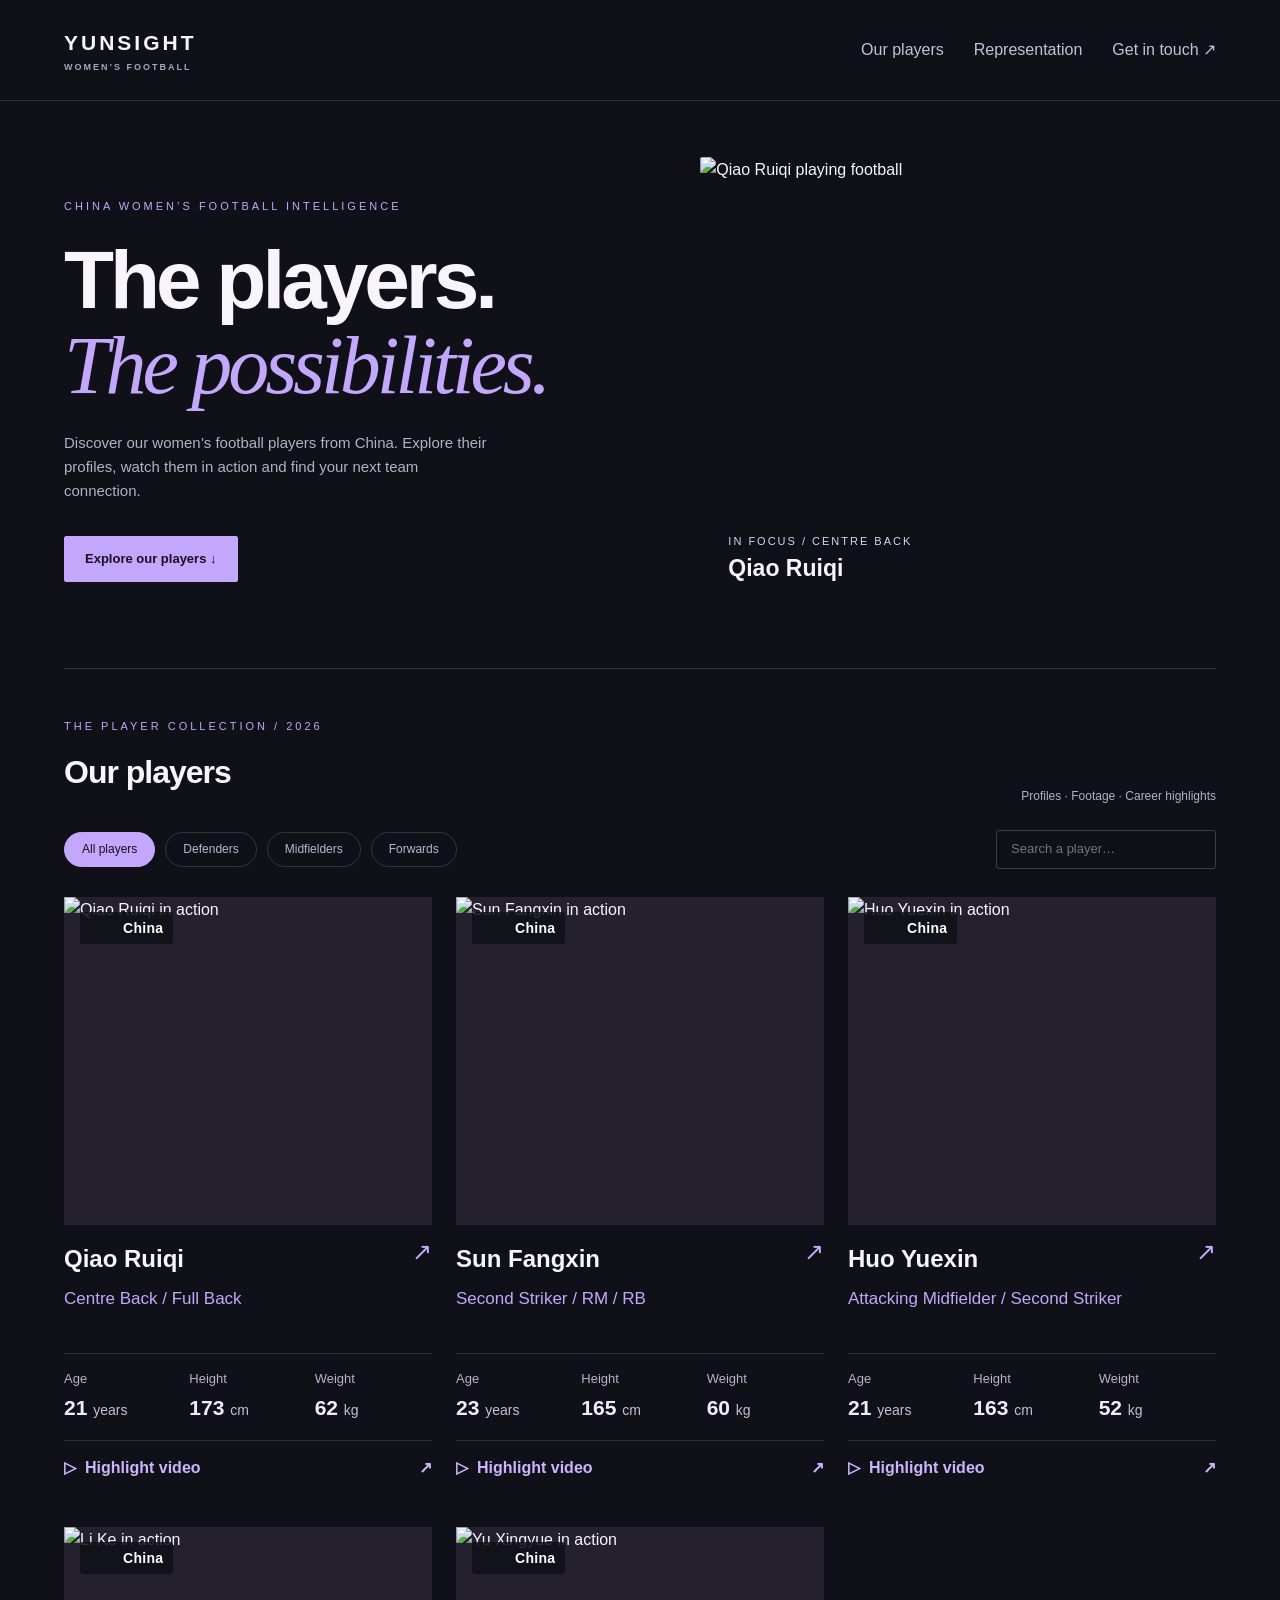
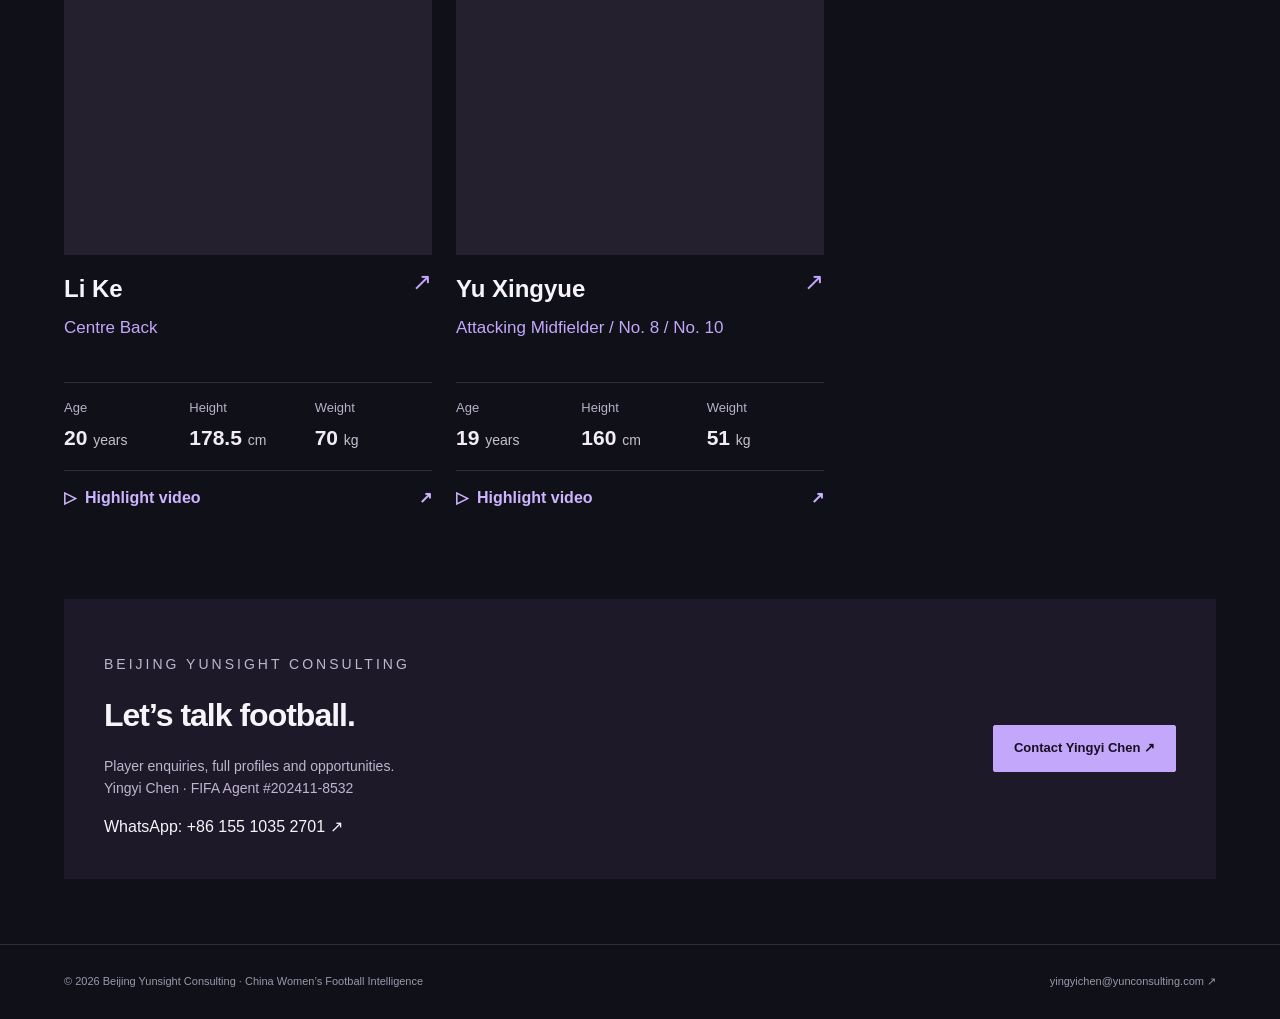
==== index.html @ 99522513 "Add files via upload" ====
<!doctype html><html lang="en"><head><meta charset="utf-8"><meta name="viewport" content="width=device-width, initial-scale=1"><title>Our Players | Yunsight Football</title><meta name="description" content="Explore Chinese women's football player profiles, career highlights, match footage and CVs. Beijing Yunsight Consulting."><link rel="stylesheet" href="style.css"></head><body><header><a class="brand" href="index.html">YUNSIGHT<small>WOMEN’S FOOTBALL</small></a><nav><a href="index.html#players">Our players</a><a class="nav-about" href="#contact">Representation</a><a href="mailto:yingyichen@yunconsulting.com">Get in touch ↗</a></nav></header><main><section class="hero"><div><p class="eyebrow">CHINA WOMEN’S FOOTBALL INTELLIGENCE</p><h1>The players.<br><em>The possibilities.</em></h1><p class="intro">Discover our women’s football players from China. Explore their profiles, watch them in action and find your next team connection.</p><a class="button" href="#players">Explore our players ↓</a></div><div class="hero-photo"><img src="assets/qiao-ruiqi-photo.jpg" alt="Qiao Ruiqi playing football"><div class="photo-caption"><small>IN FOCUS / CENTRE BACK</small><strong>Qiao Ruiqi</strong></div></div></section><section id="players"><div class="section-head"><div><p class="eyebrow">THE PLAYER COLLECTION / 2026</p><h2>Our players</h2></div><span class="muted" style="font-size:12px">Profiles · Footage · Career highlights</span></div><div class="tools" aria-label="Player filters"><button class="filter active" aria-pressed="true" data-filter="All">All players</button><button class="filter" aria-pressed="false" data-filter="Defenders">Defenders</button><button class="filter" aria-pressed="false" data-filter="Midfielders">Midfielders</button><button class="filter" aria-pressed="false" data-filter="Forwards">Forwards</button><input id="search" aria-label="Search players" placeholder="Search a player…" type="search"></div><div class="grid"><article class="card" data-group="Defenders" data-name="qiao ruiqi"><a class="profile-link" href="qiao-ruiqi.html" aria-label="View Qiao Ruiqi profile"><div class="card-visual"><img src="assets/qiao-ruiqi-photo.jpg" alt="Qiao Ruiqi in action" loading="lazy"><span class="country"><img class="flag" src="assets/china.svg" alt="">China</span></div><div class="card-line"><h3>Qiao Ruiqi</h3><span class="arrow" aria-hidden="true">↗</span></div><p class="role">Centre Back / Full Back</p><div class="meta"><div><span class="meta-label">Age</span><strong><span data-dob="2005-04-17"></span> <small>years</small></strong></div><div><span class="meta-label">Height</span><strong>173 <small>cm</small></strong></div><div><span class="meta-label">Weight</span><strong>62 <small>kg</small></strong></div></div></a><a class="highlight-link" href="https://youtu.be/6GD0Dc7Aew0" target="_blank" rel="noopener" aria-label="Watch Qiao Ruiqi highlight video"><span aria-hidden="true">▷</span> Highlight video <span aria-hidden="true">↗</span></a></article><article class="card" data-group="Forwards" data-name="sun fangxin"><a class="profile-link" href="sun-fangxin.html" aria-label="View Sun Fangxin profile"><div class="card-visual"><img src="assets/sun-fangxin-photo.jpg" alt="Sun Fangxin in action" loading="lazy"><span class="country"><img class="flag" src="assets/china.svg" alt="">China</span></div><div class="card-line"><h3>Sun Fangxin</h3><span class="arrow" aria-hidden="true">↗</span></div><p class="role">Second Striker / RM / RB</p><div class="meta"><div><span class="meta-label">Age</span><strong><span data-dob="2003-07-06"></span> <small>years</small></strong></div><div><span class="meta-label">Height</span><strong>165 <small>cm</small></strong></div><div><span class="meta-label">Weight</span><strong>60 <small>kg</small></strong></div></div></a><a class="highlight-link" href="https://youtu.be/K3XrqObaXCU" target="_blank" rel="noopener" aria-label="Watch Sun Fangxin highlight video"><span aria-hidden="true">▷</span> Highlight video <span aria-hidden="true">↗</span></a></article><article class="card" data-group="Midfielders" data-name="huo yuexin"><a class="profile-link" href="huo-yuexin.html" aria-label="View Huo Yuexin profile"><div class="card-visual"><img src="assets/huo-yuexin-photo.jpg" alt="Huo Yuexin in action" loading="lazy"><span class="country"><img class="flag" src="assets/china.svg" alt="">China</span></div><div class="card-line"><h3>Huo Yuexin</h3><span class="arrow" aria-hidden="true">↗</span></div><p class="role">Attacking Midfielder / Second Striker</p><div class="meta"><div><span class="meta-label">Age</span><strong><span data-dob="2005-03-08"></span> <small>years</small></strong></div><div><span class="meta-label">Height</span><strong>163 <small>cm</small></strong></div><div><span class="meta-label">Weight</span><strong>52 <small>kg</small></strong></div></div></a><a class="highlight-link" href="https://youtu.be/B2Y1tWEJdcE" target="_blank" rel="noopener" aria-label="Watch Huo Yuexin highlight video"><span aria-hidden="true">▷</span> Highlight video <span aria-hidden="true">↗</span></a></article><article class="card" data-group="Defenders" data-name="li ke"><a class="profile-link" href="li-ke.html" aria-label="View Li Ke profile"><div class="card-visual"><img src="assets/li-ke-photo.jpg" alt="Li Ke in action" loading="lazy"><span class="country"><img class="flag" src="assets/china.svg" alt="">China</span></div><div class="card-line"><h3>Li Ke</h3><span class="arrow" aria-hidden="true">↗</span></div><p class="role">Centre Back</p><div class="meta"><div><span class="meta-label">Age</span><strong><span data-dob="2006-08-27"></span> <small>years</small></strong></div><div><span class="meta-label">Height</span><strong>178.5 <small>cm</small></strong></div><div><span class="meta-label">Weight</span><strong>70 <small>kg</small></strong></div></div></a><a class="highlight-link" href="https://youtu.be/cwKVPUPpAxU" target="_blank" rel="noopener" aria-label="Watch Li Ke highlight video"><span aria-hidden="true">▷</span> Highlight video <span aria-hidden="true">↗</span></a></article><article class="card" data-group="Midfielders" data-name="yu xingyue"><a class="profile-link" href="yu-xingyue.html" aria-label="View Yu Xingyue profile"><div class="card-visual"><img src="assets/yu-xingyue-photo.jpg" alt="Yu Xingyue in action" loading="lazy"><span class="country"><img class="flag" src="assets/china.svg" alt="">China</span></div><div class="card-line"><h3>Yu Xingyue</h3><span class="arrow" aria-hidden="true">↗</span></div><p class="role">Attacking Midfielder / No. 8 / No. 10</p><div class="meta"><div><span class="meta-label">Age</span><strong><span data-dob="2006-12-24"></span> <small>years</small></strong></div><div><span class="meta-label">Height</span><strong>160 <small>cm</small></strong></div><div><span class="meta-label">Weight</span><strong>51 <small>kg</small></strong></div></div></a><a class="highlight-link" href="https://v.youku.com/v_show/id_XNjU3ODcwOTgwNA" target="_blank" rel="noopener" aria-label="Watch Yu Xingyue highlight video"><span aria-hidden="true">▷</span> Highlight video <span aria-hidden="true">↗</span></a></article></div><p id="empty" hidden role="status">No players match. Try another name or position.</p></section><section id="contact" class="contact"><div><p class="eyebrow">BEIJING YUNSIGHT CONSULTING</p><h2>Let’s talk football.</h2><p>Player enquiries, full profiles and opportunities.<br>Yingyi Chen · FIFA Agent #202411-8532</p><a href="https://wa.me/8615510352701">WhatsApp: +86 155 1035 2701 ↗</a></div><a class="button" href="mailto:yingyichen@yunconsulting.com">Contact Yingyi Chen ↗</a></section></main><script src="app.js"></script><footer><span>© 2026 Beijing Yunsight Consulting · China Women’s Football Intelligence</span><a href="mailto:yingyichen@yunconsulting.com">yingyichen@yunconsulting.com ↗</a></footer></body></html>
---- style.css ----
*{box-sizing:border-box}html{scroll-behavior:smooth}body{margin:0;background:#101018;color:#f7f5fa;font-family:Arial,Helvetica,sans-serif;line-height:1.6}a{color:inherit;text-decoration:none}button,input{font:inherit}a:focus-visible,button:focus-visible,input:focus-visible{outline:3px solid #c5afff;outline-offset:5px}header{max-width:1440px;margin:auto;padding:26px 5%;display:flex;align-items:center;justify-content:space-between;border-bottom:1px solid #ffffff20}.brand{font-weight:800;letter-spacing:3px;font-size:21px}.brand small{display:block;font-size:9px;color:#aaa5b6;letter-spacing:2px}nav{display:flex;gap:30px;font-size:13px;color:#c6c1d3}main{max-width:1440px;margin:auto;padding:0 5%}.hero{display:grid;grid-template-columns:1.1fr 1fr;min-height:540px;align-items:center;gap:6%;padding:56px 0}.eyebrow{text-transform:uppercase;letter-spacing:3px;font-size:11px;color:#c2a7fa}.hero h1{font-size:clamp(48px,6.4vw,88px);letter-spacing:-4px;line-height:1.04;margin:22px 0}.hero h1 em{font-family:Georgia,serif;font-weight:400;color:#c2a7fa}.muted,.intro{color:#b5b1c0}.intro{max-width:430px;font-size:15px}.hero-photo{position:relative;height:455px}.hero-photo img{width:100%;height:100%;object-fit:cover;object-position:60% center;border-radius:2px}.hero-photo:after{content:'';position:absolute;inset:0;background:linear-gradient(0deg,#101018cc,transparent 65%)}.photo-caption{position:absolute;bottom:25px;left:28px;z-index:1}.photo-caption small{display:block;color:#ddd4ed;font-size:11px;letter-spacing:2px}.photo-caption strong{font-size:23px}.button{display:inline-flex;padding:12px 20px;background:#c2a7fa;color:#171021;font-size:13px;font-weight:700;border:1px solid #c2a7fa;border-radius:2px;margin-top:18px;cursor:pointer}.button.secondary{background:transparent;color:#e6dbff;border-color:#ffffff40}.section-head{border-top:1px solid #ffffff25;padding:38px 0 24px;display:flex;justify-content:space-between;align-items:end;gap:20px}h2{font-size:32px;letter-spacing:-1px;margin:8px 0}h3{font-size:23px;margin:10px 0}.tools{display:flex;gap:10px;flex-wrap:wrap;align-items:center;margin-bottom:28px}.filter{border:1px solid #ffffff25;border-radius:30px;padding:7px 17px;background:transparent;color:#bbb6c8;font-size:12px;cursor:pointer}.filter.active{background:#c2a7fa;color:#171021;border-color:#c2a7fa}input{margin-left:auto;background:transparent;border:1px solid #ffffff30;color:white;border-radius:3px;padding:8px 14px;width:220px;font-size:13px}.grid{display:grid;grid-template-columns:repeat(3,1fr);gap:32px 24px;padding-bottom:65px}.card{display:block;transition:transform .2s}.card:hover{transform:translateY(-5px)}.card-visual{position:relative;overflow:hidden;background:#24202e;aspect-ratio:1.12}.card img{width:100%;height:100%;object-fit:cover;object-position:50% 30%;transition:transform .5s}.card:hover img{transform:scale(1.04)}.number{position:absolute;top:15px;left:16px;padding:3px 8px;background:#101018b0;color:white;font-size:11px;letter-spacing:2px}.card-line{display:flex;justify-content:space-between;align-items:center}.card h3{margin:15px 0 0;font-size:24px}.arrow{color:#c2a7fa;font-size:24px}.role{color:#c2a7fa;font-size:12px;margin:3px 0 16px}.meta{display:flex;gap:18px;padding:12px 0;border-top:1px solid #ffffff20;color:#bab5c6;font-size:12px}.status{font-size:11px;color:#b9b0cb;margin-top:7px}.contact{margin:10px 0 65px;padding:40px;background:#1d1929;display:flex;justify-content:space-between;gap:24px;align-items:center}.contact h2{margin:0}.contact p{color:#bfb6ce;font-size:14px}.contact .button{white-space:nowrap}footer{padding:28px 5%;border-top:1px solid #ffffff20;display:flex;justify-content:space-between;gap:20px;font-size:11px;color:#9c96ac}.back{display:inline-block;margin:25px 0;color:#c2a7fa;font-size:12px}.profile-hero{display:grid;grid-template-columns:1fr 1.1fr;gap:7%;align-items:center;padding:15px 0 55px}.profile-hero>img{width:100%;height:510px;object-fit:cover;object-position:50% 25%}.profile-hero h1{font-size:clamp(48px,6vw,78px);line-height:1.05;letter-spacing:-3px;margin:15px 0}.facts{display:grid;grid-template-columns:repeat(3,1fr);gap:20px;border-block:1px solid #ffffff25;padding:20px 0;margin:26px 0}.facts small{display:block;font-size:10px;text-transform:uppercase;letter-spacing:1px;color:#aaa0b8}.facts strong{font-size:19px}.detail-grid{display:grid;grid-template-columns:1fr 1fr;gap:8%;padding:35px 0 55px;border-top:1px solid #ffffff25}.strengths{padding-left:20px;color:#c6c0d0}.strengths li{margin:15px 0}.timeline{border-left:1px solid #65517c;padding-left:24px}.timeline article{padding-bottom:18px}.timeline small{color:#c2a7fa}.timeline p{margin:4px 0;color:#c6c0d0;font-size:14px}.video-list{display:flex;flex-wrap:wrap;gap:12px;padding-bottom:45px}.note{font-size:11px;color:#a69eaf}#empty{padding:30px 0 70px;color:#c2a7fa}.profile-hero .button{margin-right:8px}@media(max-width:800px){nav{gap:15px}.hero{gap:25px;min-height:0}.hero h1{letter-spacing:-2px}.hero-photo{height:360px}.grid{grid-template-columns:repeat(2,1fr)}.profile-hero{gap:30px}.profile-hero>img{height:400px}.facts{grid-template-columns:repeat(2,1fr)}}@media(max-width:560px){header{padding:20px 6%}.brand{font-size:17px}nav{font-size:11px}nav .nav-about{display:none}main{padding:0 6%}.hero{grid-template-columns:1fr;padding:35px 0}.hero h1{font-size:57px}.hero-photo{height:320px}.section-head{align-items:start}.section-head .muted{display:none}.grid{grid-template-columns:1fr;gap:28px}.card-visual{aspect-ratio:1.3}.tools{gap:7px}.filter{padding:6px 12px}input{width:100%;margin:10px 0 0}.contact{padding:26px;display:block}.contact h2{font-size:26px}footer{display:block}.profile-hero,.detail-grid{grid-template-columns:1fr}.profile-hero>img{height:380px}.profile-hero{gap:25px}.profile-hero h1{font-size:54px}.detail-grid{gap:25px}.facts{grid-template-columns:repeat(3,1fr)}}@media(prefers-reduced-motion:reduce){*{scroll-behavior:auto!important;transition:none!important}}
[hidden]{display:none!important}

/* Larger player facts and readable match data. */
.profile-link{display:block}.card .country{position:absolute;top:15px;left:16px;display:inline-flex;align-items:center;gap:8px;padding:5px 10px;background:#101018d9;color:#fff;font-size:14px;font-weight:600;letter-spacing:.3px;border-radius:3px}.card .country img.flag{width:25px;height:17px;object-fit:contain;transform:none;border-radius:1px}.card .role{font-size:17px;line-height:1.5;min-height:51px;margin:7px 0 16px}.profile-hero .role{font-size:19px}.card .meta{display:grid;grid-template-columns:repeat(3,1fr);gap:8px;padding:15px 0}.meta-label{display:block;font-size:13px;color:#b8b0c9;margin-bottom:2px}.card .meta strong{font-size:21px;font-weight:600;color:#f1ecf8;white-space:nowrap}.card .meta small{font-size:14px;font-weight:400;color:#c6bfd1}.highlight-link{display:flex;align-items:center;gap:9px;border-top:1px solid #ffffff20;padding:14px 0;color:#cdb4ff;font-size:16px;font-weight:600}.highlight-link>span:last-child{margin-left:auto}.highlight-link:hover{color:#fff;text-decoration:underline}.timeline p{font-size:17px;line-height:1.75}.timeline small{font-size:14px}.timeline article{padding-bottom:23px}.facts strong{font-size:22px}.facts small{font-size:12px}.performance{border-top:1px solid #ffffff25;padding:35px 0 45px;min-width:0}.data-intro{font-size:17px;color:#c6c0d0;max-width:850px}.performance-metrics{display:grid;grid-template-columns:repeat(auto-fit,minmax(160px,1fr));gap:20px;margin:26px 0 34px;padding:24px;background:#1d1929}.performance-metrics span{display:block;font-size:14px;color:#c0b6d2}.performance-metrics strong{display:block;font-size:31px;color:#f5efff;line-height:1.5}.performance-metrics small{display:block;font-size:13px;color:#b8afc8}.table-scroll{overflow-x:auto;max-width:100%;margin:16px 0 28px;border:1px solid #ffffff25;scrollbar-color:#9e81c8 #24202e}.table-scroll table{width:100%;border-collapse:collapse;font-size:15px;font-variant-numeric:tabular-nums;text-align:right;white-space:nowrap}.table-scroll caption{text-align:left;padding:15px 18px;background:#1d1929;color:#d9caec;font-size:14px}.table-scroll th,.table-scroll td{padding:13px 16px;border-bottom:1px solid #ffffff15}.table-scroll thead th{background:#262031;color:#d3bcf3;font-size:13px;font-weight:600;white-space:normal;min-width:86px;line-height:1.5}.table-scroll th:first-child,.table-scroll td:first-child{text-align:left}.table-scroll tbody th{font-weight:400}.table-scroll tbody tr:nth-child(even){background:#ffffff04}.table-scroll .average-row{background:#c2a7fa14!important;color:#e0cbff}.table-scroll .average-row th{font-weight:600}.scroll-hint{font-size:13px;color:#b5a6c9;margin-bottom:0}.data-note{font-size:14px;line-height:1.75;color:#b5adc2;max-width:1000px}.projection{border:1px solid #ffffff25;margin:24px 0;padding:18px 22px}.projection summary{font-size:17px;cursor:pointer;color:#e4d6fa}.projection summary span{float:right;font-size:13px;color:#baa1d8}.projection p,.data-context{color:#c6c0d0;font-size:16px;line-height:1.75}.data-context li{margin-bottom:10px}@media(max-width:800px){.card .role{font-size:17px}.card .meta strong{font-size:20px}}@media(max-width:560px){.card .role{min-height:0;font-size:18px}.card .meta strong{font-size:23px}.meta-label{font-size:14px}.card .meta small{font-size:16px}.highlight-link{font-size:17px}.timeline p{font-size:17px}.performance-metrics{grid-template-columns:1fr 1fr;padding:20px;gap:20px 12px}.performance-metrics strong{font-size:28px}.projection summary span{float:none;display:block;margin-top:8px}.table-scroll table{font-size:15px}.data-note{font-size:14px}}

.original-chart{margin:24px 0 30px}.original-chart a{display:block;border:1px solid #ffffff25}.original-chart img{display:block;width:100%;height:auto}.original-chart span{display:block;padding:10px 15px;color:#cdb4ff;font-size:14px;text-align:right}.original-chart a:hover span{text-decoration:underline}

/* Native performance charts, styled as part of the player profile. */
.integrated-charts{padding:20px 0 34px}.running-heading h3{font-size:27px;margin:5px 0}.chart-sample{font-size:14px;color:#b9b0c9;margin:8px 0 24px}.running-stats{display:grid;grid-template-columns:repeat(5,1fr);gap:18px;border-block:1px solid #ffffff24;padding:25px 0 27px;margin-bottom:36px}.running-stats strong{font-size:clamp(27px,3vw,40px);line-height:1.2;letter-spacing:-1px;color:#8ae1d8;display:block}.running-stats span{display:block;font-size:14px;color:#bdb4cc;margin-top:8px}.chart-grid{display:grid;grid-template-columns:1fr 1fr;gap:40px}.web-chart{margin:0;min-width:0}.web-chart figcaption{min-height:100px}.web-chart h3{font-size:20px;line-height:1.4;letter-spacing:-.3px;max-width:440px;margin:0 0 7px}.web-chart figcaption p{font-size:13px;color:#a99abf;margin:0}.chart-legend{display:flex;gap:18px;flex-wrap:wrap;min-height:36px;align-items:start;margin-bottom:15px;font-size:12px;color:#c3b8d2}.chart-legend span{display:inline-flex;align-items:center;gap:7px}.chart-legend i{width:8px;height:8px;border-radius:50%;display:inline-block}.series-0{background:#c2a7fa}.series-1{background:#7eddd4}.chart-row{display:grid;grid-template-columns:70px 1fr;align-items:center;min-height:63px;gap:12px}.chart-category{font-size:13px;color:#d6cfe1}.chart-bars{padding:7px 0;position:relative;background:linear-gradient(to right,#ffffff18 1px,transparent 1px) 0 0/33.333333% 100%;border-right:1px solid #ffffff18}.chart-bars:after{content:'';position:absolute;left:66.666667%;top:0;bottom:0;border-left:1px dashed #c2a7fa7a;pointer-events:none}.chart-lane{height:17px;position:relative;margin:5px 0;display:flex;align-items:center}.chart-bar{display:block;height:12px;border-radius:0 3px 3px 0;position:relative;z-index:1;transition:filter .15s}.chart-lane:hover .chart-bar{filter:brightness(1.2)}.chart-value{position:absolute;transform:translateX(7px);font-size:11px;line-height:17px;color:#e8e0f4;white-space:nowrap;z-index:2}.chart-axis{margin-left:82px;display:flex;justify-content:space-between;padding-top:10px;font-size:11px;color:#a79ab8}.original-chart-note{font-size:13px;line-height:1.7;color:#aea1be;margin:26px 0 0}.web-chart{padding-right:8px}@media(max-width:950px){.chart-grid{grid-template-columns:1fr;gap:38px}.web-chart figcaption{min-height:0;margin-bottom:18px}.chart-row{grid-template-columns:76px 1fr}.chart-axis{margin-left:88px}.chart-legend{min-height:0;margin-bottom:16px}.chart-value{font-size:12px}.chart-lane{height:20px}.chart-bar{height:14px}}@media(max-width:560px){.running-stats{grid-template-columns:repeat(3,1fr);gap:22px 12px}.running-stats strong{font-size:30px}.running-stats span{font-size:13px}.chart-row{grid-template-columns:62px 1fr;gap:10px;min-height:65px}.chart-axis{margin-left:72px}.chart-category{font-size:12px}.chart-value{font-size:11px;transform:translateX(4px)}.web-chart h3{font-size:21px}.web-chart{padding-right:2px}.chart-sample{font-size:14px}.original-chart-note{font-size:13px}}
.chart-plot{padding-right:34px}.chart-axis{margin-right:34px}

header nav{font-size:16px} @media(max-width:560px){header nav{font-size:14px;gap:12px}header{flex-wrap:wrap;gap:16px}}
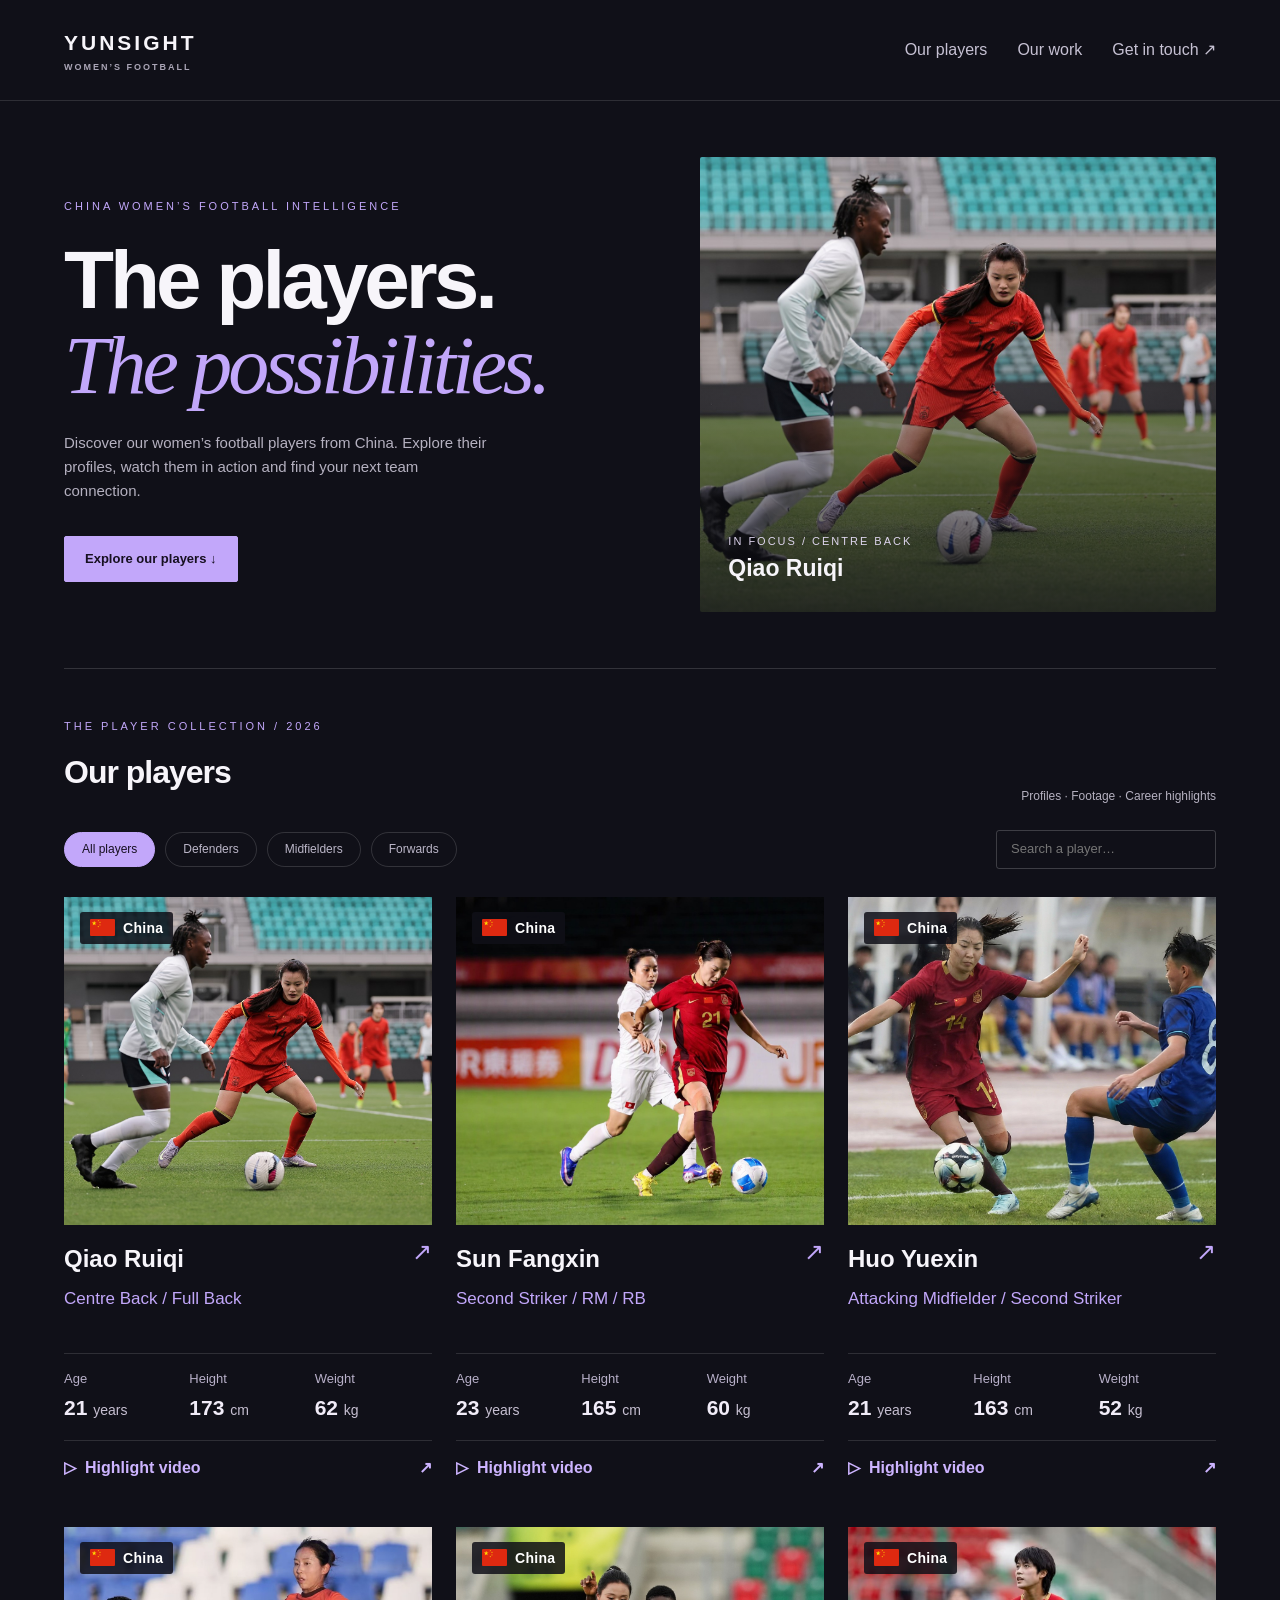
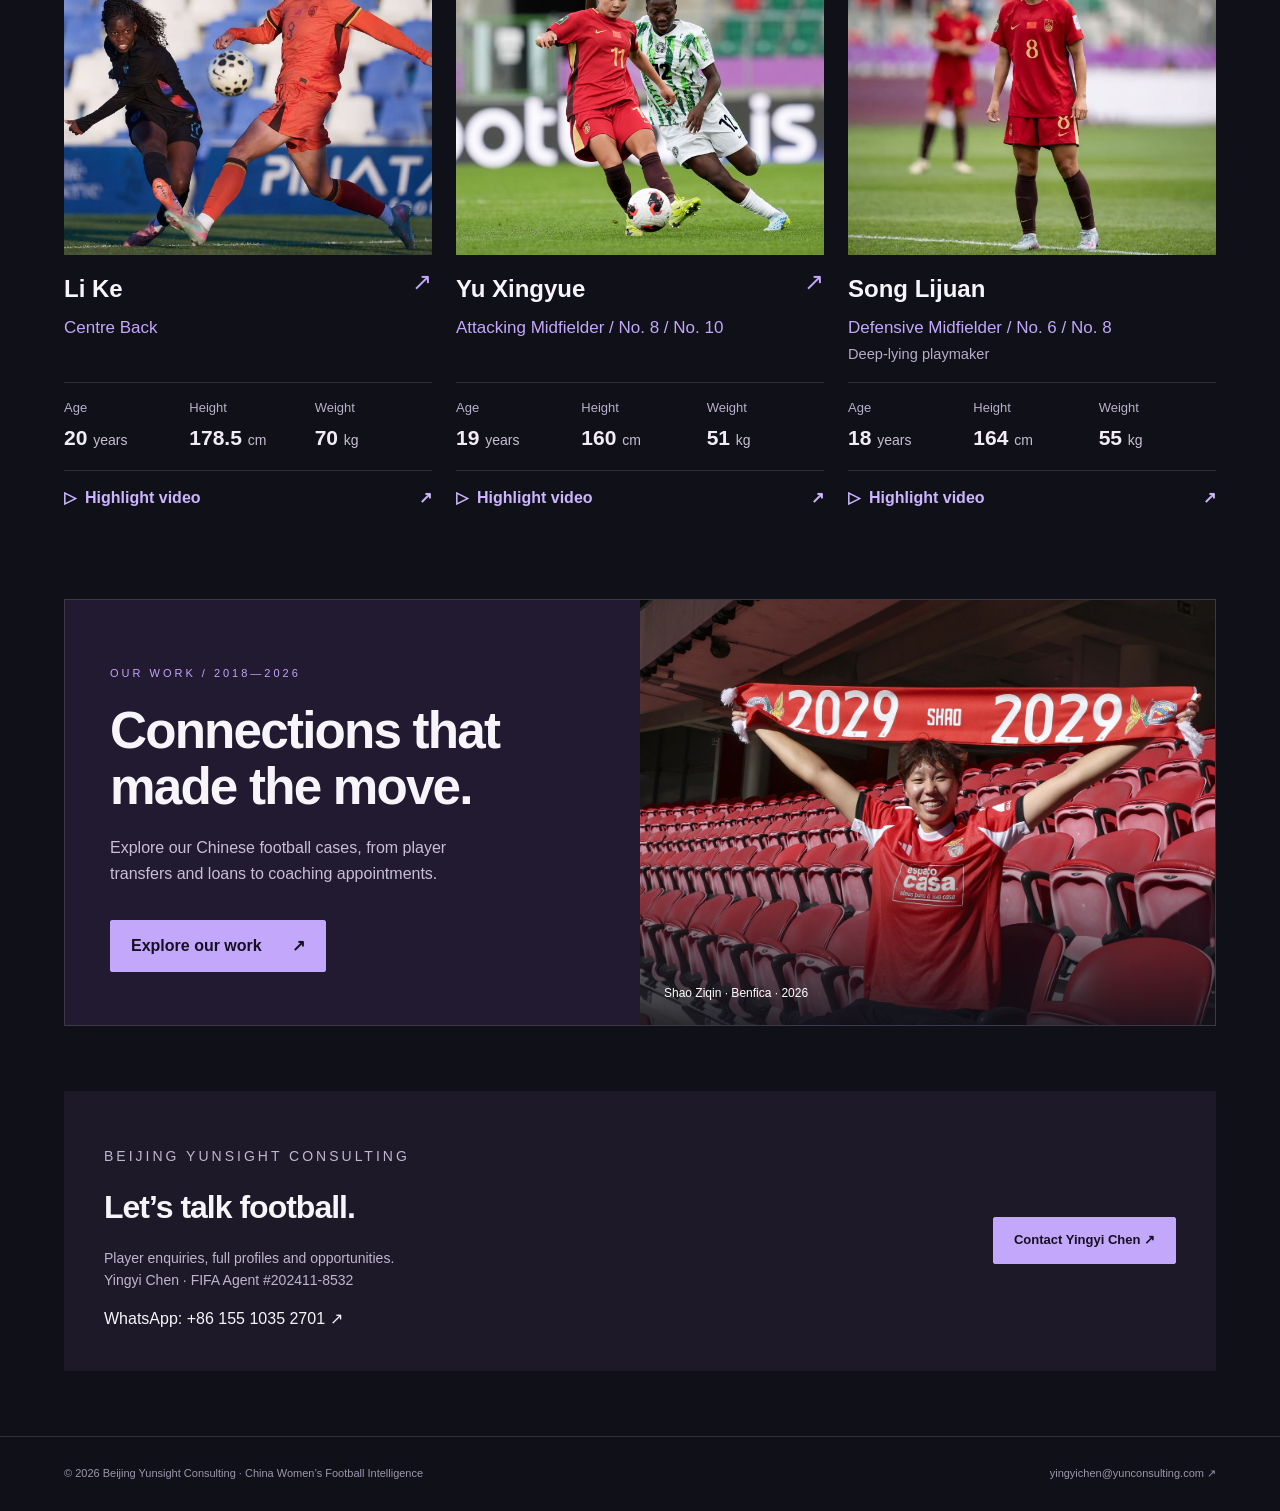
==== commit 0abb9e48: "Add files via upload" ====
--- a/index.html
+++ b/index.html
@@ -1 +1 @@
-<!doctype html><html lang="en"><head><meta charset="utf-8"><meta name="viewport" content="width=device-width, initial-scale=1"><title>Our Players | Yunsight Football</title><meta name="description" content="Explore Chinese women's football player profiles, career highlights, match footage and CVs. Beijing Yunsight Consulting."><link rel="stylesheet" href="style.css"></head><body><header><a class="brand" href="index.html">YUNSIGHT<small>WOMEN’S FOOTBALL</small></a><nav><a href="index.html#players">Our players</a><a class="nav-about" href="#contact">Representation</a><a href="mailto:yingyichen@yunconsulting.com">Get in touch ↗</a></nav></header><main><section class="hero"><div><p class="eyebrow">CHINA WOMEN’S FOOTBALL INTELLIGENCE</p><h1>The players.<br><em>The possibilities.</em></h1><p class="intro">Discover our women’s football players from China. Explore their profiles, watch them in action and find your next team connection.</p><a class="button" href="#players">Explore our players ↓</a></div><div class="hero-photo"><img src="assets/qiao-ruiqi-photo.jpg" alt="Qiao Ruiqi playing football"><div class="photo-caption"><small>IN FOCUS / CENTRE BACK</small><strong>Qiao Ruiqi</strong></div></div></section><section id="players"><div class="section-head"><div><p class="eyebrow">THE PLAYER COLLECTION / 2026</p><h2>Our players</h2></div><span class="muted" style="font-size:12px">Profiles · Footage · Career highlights</span></div><div class="tools" aria-label="Player filters"><button class="filter active" aria-pressed="true" data-filter="All">All players</button><button class="filter" aria-pressed="false" data-filter="Defenders">Defenders</button><button class="filter" aria-pressed="false" data-filter="Midfielders">Midfielders</button><button class="filter" aria-pressed="false" data-filter="Forwards">Forwards</button><input id="search" aria-label="Search players" placeholder="Search a player…" type="search"></div><div class="grid"><article class="card" data-group="Defenders" data-name="qiao ruiqi"><a class="profile-link" href="qiao-ruiqi.html" aria-label="View Qiao Ruiqi profile"><div class="card-visual"><img src="assets/qiao-ruiqi-photo.jpg" alt="Qiao Ruiqi in action" loading="lazy"><span class="country"><img class="flag" src="assets/china.svg" alt="">China</span></div><div class="card-line"><h3>Qiao Ruiqi</h3><span class="arrow" aria-hidden="true">↗</span></div><p class="role">Centre Back / Full Back</p><div class="meta"><div><span class="meta-label">Age</span><strong><span data-dob="2005-04-17"></span> <small>years</small></strong></div><div><span class="meta-label">Height</span><strong>173 <small>cm</small></strong></div><div><span class="meta-label">Weight</span><strong>62 <small>kg</small></strong></div></div></a><a class="highlight-link" href="https://youtu.be/6GD0Dc7Aew0" target="_blank" rel="noopener" aria-label="Watch Qiao Ruiqi highlight video"><span aria-hidden="true">▷</span> Highlight video <span aria-hidden="true">↗</span></a></article><article class="card" data-group="Forwards" data-name="sun fangxin"><a class="profile-link" href="sun-fangxin.html" aria-label="View Sun Fangxin profile"><div class="card-visual"><img src="assets/sun-fangxin-photo.jpg" alt="Sun Fangxin in action" loading="lazy"><span class="country"><img class="flag" src="assets/china.svg" alt="">China</span></div><div class="card-line"><h3>Sun Fangxin</h3><span class="arrow" aria-hidden="true">↗</span></div><p class="role">Second Striker / RM / RB</p><div class="meta"><div><span class="meta-label">Age</span><strong><span data-dob="2003-07-06"></span> <small>years</small></strong></div><div><span class="meta-label">Height</span><strong>165 <small>cm</small></strong></div><div><span class="meta-label">Weight</span><strong>60 <small>kg</small></strong></div></div></a><a class="highlight-link" href="https://youtu.be/K3XrqObaXCU" target="_blank" rel="noopener" aria-label="Watch Sun Fangxin highlight video"><span aria-hidden="true">▷</span> Highlight video <span aria-hidden="true">↗</span></a></article><article class="card" data-group="Midfielders" data-name="huo yuexin"><a class="profile-link" href="huo-yuexin.html" aria-label="View Huo Yuexin profile"><div class="card-visual"><img src="assets/huo-yuexin-photo.jpg" alt="Huo Yuexin in action" loading="lazy"><span class="country"><img class="flag" src="assets/china.svg" alt="">China</span></div><div class="card-line"><h3>Huo Yuexin</h3><span class="arrow" aria-hidden="true">↗</span></div><p class="role">Attacking Midfielder / Second Striker</p><div class="meta"><div><span class="meta-label">Age</span><strong><span data-dob="2005-03-08"></span> <small>years</small></strong></div><div><span class="meta-label">Height</span><strong>163 <small>cm</small></strong></div><div><span class="meta-label">Weight</span><strong>52 <small>kg</small></strong></div></div></a><a class="highlight-link" href="https://youtu.be/B2Y1tWEJdcE" target="_blank" rel="noopener" aria-label="Watch Huo Yuexin highlight video"><span aria-hidden="true">▷</span> Highlight video <span aria-hidden="true">↗</span></a></article><article class="card" data-group="Defenders" data-name="li ke"><a class="profile-link" href="li-ke.html" aria-label="View Li Ke profile"><div class="card-visual"><img src="assets/li-ke-photo.jpg" alt="Li Ke in action" loading="lazy"><span class="country"><img class="flag" src="assets/china.svg" alt="">China</span></div><div class="card-line"><h3>Li Ke</h3><span class="arrow" aria-hidden="true">↗</span></div><p class="role">Centre Back</p><div class="meta"><div><span class="meta-label">Age</span><strong><span data-dob="2006-08-27"></span> <small>years</small></strong></div><div><span class="meta-label">Height</span><strong>178.5 <small>cm</small></strong></div><div><span class="meta-label">Weight</span><strong>70 <small>kg</small></strong></div></div></a><a class="highlight-link" href="https://youtu.be/cwKVPUPpAxU" target="_blank" rel="noopener" aria-label="Watch Li Ke highlight video"><span aria-hidden="true">▷</span> Highlight video <span aria-hidden="true">↗</span></a></article><article class="card" data-group="Midfielders" data-name="yu xingyue"><a class="profile-link" href="yu-xingyue.html" aria-label="View Yu Xingyue profile"><div class="card-visual"><img src="assets/yu-xingyue-photo.jpg" alt="Yu Xingyue in action" loading="lazy"><span class="country"><img class="flag" src="assets/china.svg" alt="">China</span></div><div class="card-line"><h3>Yu Xingyue</h3><span class="arrow" aria-hidden="true">↗</span></div><p class="role">Attacking Midfielder / No. 8 / No. 10</p><div class="meta"><div><span class="meta-label">Age</span><strong><span data-dob="2006-12-24"></span> <small>years</small></strong></div><div><span class="meta-label">Height</span><strong>160 <small>cm</small></strong></div><div><span class="meta-label">Weight</span><strong>51 <small>kg</small></strong></div></div></a><a class="highlight-link" href="https://v.youku.com/v_show/id_XNjU3ODcwOTgwNA" target="_blank" rel="noopener" aria-label="Watch Yu Xingyue highlight video"><span aria-hidden="true">▷</span> Highlight video <span aria-hidden="true">↗</span></a></article></div><p id="empty" hidden role="status">No players match. Try another name or position.</p></section><section id="contact" class="contact"><div><p class="eyebrow">BEIJING YUNSIGHT CONSULTING</p><h2>Let’s talk football.</h2><p>Player enquiries, full profiles and opportunities.<br>Yingyi Chen · FIFA Agent #202411-8532</p><a href="https://wa.me/8615510352701">WhatsApp: +86 155 1035 2701 ↗</a></div><a class="button" href="mailto:yingyichen@yunconsulting.com">Contact Yingyi Chen ↗</a></section></main><script src="app.js"></script><footer><span>© 2026 Beijing Yunsight Consulting · China Women’s Football Intelligence</span><a href="mailto:yingyichen@yunconsulting.com">yingyichen@yunconsulting.com ↗</a></footer></body></html>+<!doctype html><html lang="en"><head><meta charset="utf-8"><meta name="viewport" content="width=device-width, initial-scale=1"><title>Our Players | Yunsight Football</title><meta name="description" content="Explore Chinese women's football player profiles, career highlights, match footage and CVs. Beijing Yunsight Consulting."><link rel="stylesheet" href="style.css"></head><body><header><a class="brand" href="index.html">YUNSIGHT<small>WOMEN’S FOOTBALL</small></a><nav><a href="index.html#players">Our players</a><a href="cases.html">Our work</a><a href="mailto:yingyichen@yunconsulting.com">Get in touch ↗</a></nav></header><main><section class="hero"><div><p class="eyebrow">CHINA WOMEN’S FOOTBALL INTELLIGENCE</p><h1>The players.<br><em>The possibilities.</em></h1><p class="intro">Discover our women’s football players from China. Explore their profiles, watch them in action and find your next team connection.</p><a class="button" href="#players">Explore our players ↓</a></div><div class="hero-photo"><img src="assets/qiao-ruiqi-photo.jpg" alt="Qiao Ruiqi playing football"><div class="photo-caption"><small>IN FOCUS / CENTRE BACK</small><strong>Qiao Ruiqi</strong></div></div></section><section id="players"><div class="section-head"><div><p class="eyebrow">THE PLAYER COLLECTION / 2026</p><h2>Our players</h2></div><span class="muted" style="font-size:12px">Profiles · Footage · Career highlights</span></div><div class="tools" aria-label="Player filters"><button class="filter active" aria-pressed="true" data-filter="All">All players</button><button class="filter" aria-pressed="false" data-filter="Defenders">Defenders</button><button class="filter" aria-pressed="false" data-filter="Midfielders">Midfielders</button><button class="filter" aria-pressed="false" data-filter="Forwards">Forwards</button><input id="search" aria-label="Search players" placeholder="Search a player…" type="search"></div><div class="grid"><article class="card" data-group="Defenders" data-name="qiao ruiqi"><a class="profile-link" href="qiao-ruiqi.html" aria-label="View Qiao Ruiqi profile"><div class="card-visual"><img src="assets/qiao-ruiqi-photo.jpg" alt="Qiao Ruiqi in action" loading="lazy"><span class="country"><img class="flag" src="assets/china.svg" alt="">China</span></div><div class="card-line"><h3>Qiao Ruiqi</h3><span class="arrow" aria-hidden="true">↗</span></div><p class="role">Centre Back / Full Back</p><div class="meta"><div><span class="meta-label">Age</span><strong><span data-dob="2005-04-17"></span> <small>years</small></strong></div><div><span class="meta-label">Height</span><strong>173 <small>cm</small></strong></div><div><span class="meta-label">Weight</span><strong>62 <small>kg</small></strong></div></div></a><a class="highlight-link" href="https://youtu.be/6GD0Dc7Aew0" target="_blank" rel="noopener" aria-label="Watch Qiao Ruiqi highlight video"><span aria-hidden="true">▷</span> Highlight video <span aria-hidden="true">↗</span></a></article><article class="card" data-group="Forwards" data-name="sun fangxin"><a class="profile-link" href="sun-fangxin.html" aria-label="View Sun Fangxin profile"><div class="card-visual"><img src="assets/sun-fangxin-photo.jpg" alt="Sun Fangxin in action" loading="lazy"><span class="country"><img class="flag" src="assets/china.svg" alt="">China</span></div><div class="card-line"><h3>Sun Fangxin</h3><span class="arrow" aria-hidden="true">↗</span></div><p class="role">Second Striker / RM / RB</p><div class="meta"><div><span class="meta-label">Age</span><strong><span data-dob="2003-07-06"></span> <small>years</small></strong></div><div><span class="meta-label">Height</span><strong>165 <small>cm</small></strong></div><div><span class="meta-label">Weight</span><strong>60 <small>kg</small></strong></div></div></a><a class="highlight-link" href="https://youtu.be/K3XrqObaXCU" target="_blank" rel="noopener" aria-label="Watch Sun Fangxin highlight video"><span aria-hidden="true">▷</span> Highlight video <span aria-hidden="true">↗</span></a></article><article class="card" data-group="Midfielders" data-name="huo yuexin"><a class="profile-link" href="huo-yuexin.html" aria-label="View Huo Yuexin profile"><div class="card-visual"><img src="assets/huo-yuexin-photo.jpg" alt="Huo Yuexin in action" loading="lazy"><span class="country"><img class="flag" src="assets/china.svg" alt="">China</span></div><div class="card-line"><h3>Huo Yuexin</h3><span class="arrow" aria-hidden="true">↗</span></div><p class="role">Attacking Midfielder / Second Striker</p><div class="meta"><div><span class="meta-label">Age</span><strong><span data-dob="2005-03-08"></span> <small>years</small></strong></div><div><span class="meta-label">Height</span><strong>163 <small>cm</small></strong></div><div><span class="meta-label">Weight</span><strong>52 <small>kg</small></strong></div></div></a><a class="highlight-link" href="https://youtu.be/B2Y1tWEJdcE" target="_blank" rel="noopener" aria-label="Watch Huo Yuexin highlight video"><span aria-hidden="true">▷</span> Highlight video <span aria-hidden="true">↗</span></a></article><article class="card" data-group="Defenders" data-name="li ke"><a class="profile-link" href="li-ke.html" aria-label="View Li Ke profile"><div class="card-visual"><img src="assets/li-ke-photo.jpg" alt="Li Ke in action" loading="lazy"><span class="country"><img class="flag" src="assets/china.svg" alt="">China</span></div><div class="card-line"><h3>Li Ke</h3><span class="arrow" aria-hidden="true">↗</span></div><p class="role">Centre Back</p><div class="meta"><div><span class="meta-label">Age</span><strong><span data-dob="2006-08-27"></span> <small>years</small></strong></div><div><span class="meta-label">Height</span><strong>178.5 <small>cm</small></strong></div><div><span class="meta-label">Weight</span><strong>70 <small>kg</small></strong></div></div></a><a class="highlight-link" href="https://youtu.be/cwKVPUPpAxU" target="_blank" rel="noopener" aria-label="Watch Li Ke highlight video"><span aria-hidden="true">▷</span> Highlight video <span aria-hidden="true">↗</span></a></article><article class="card" data-group="Midfielders" data-name="yu xingyue"><a class="profile-link" href="yu-xingyue.html" aria-label="View Yu Xingyue profile"><div class="card-visual"><img src="assets/yu-xingyue-photo.jpg" alt="Yu Xingyue in action" loading="lazy"><span class="country"><img class="flag" src="assets/china.svg" alt="">China</span></div><div class="card-line"><h3>Yu Xingyue</h3><span class="arrow" aria-hidden="true">↗</span></div><p class="role">Attacking Midfielder / No. 8 / No. 10</p><div class="meta"><div><span class="meta-label">Age</span><strong><span data-dob="2006-12-24"></span> <small>years</small></strong></div><div><span class="meta-label">Height</span><strong>160 <small>cm</small></strong></div><div><span class="meta-label">Weight</span><strong>51 <small>kg</small></strong></div></div></a><a class="highlight-link" href="https://v.youku.com/v_show/id_XNjU3ODcwOTgwNA" target="_blank" rel="noopener" aria-label="Watch Yu Xingyue highlight video"><span aria-hidden="true">▷</span> Highlight video <span aria-hidden="true">↗</span></a></article><article class="card" data-group="Midfielders" data-name="song lijuan"><div class="profile-link"><div class="card-visual"><img src="assets/song-lijuan-photo.jpg" alt="Song Lijuan in action" loading="lazy"><span class="country"><img class="flag" src="assets/china.svg" alt="">China</span></div><div class="card-line"><h3>Song Lijuan</h3></div><p class="role">Defensive Midfielder / No. 6 / No. 8<br><span class="song-role-detail">Deep-lying playmaker</span></p><div class="meta"><div><span class="meta-label">Age</span><strong>18 <small>years</small></strong></div><div><span class="meta-label">Height</span><strong>164 <small>cm</small></strong></div><div><span class="meta-label">Weight</span><strong>55 <small>kg</small></strong></div></div></div><a class="highlight-link" href="https://v.youku.com/v_show/id_XNjU4MDAzMzU1Mg==.html?spm=a2hkn.playlist.myhome.d_1&amp;playMode=pugv" target="_blank" rel="noopener" aria-label="Watch Song Lijuan highlight video"><span aria-hidden="true">▷</span> Highlight video <span aria-hidden="true">↗</span></a></article></div><p id="empty" hidden role="status">No players match. Try another name or position.</p></section><section class="work-banner" id="our-work"><div class="work-banner-copy"><p class="eyebrow">OUR WORK / 2018—2026</p><h2>Connections that<br>made the move.</h2><p>Explore our Chinese football cases, from player transfers and loans to coaching appointments.</p><a class="button" href="cases.html">Explore our work <span aria-hidden="true">↗</span></a></div><a class="work-banner-image" href="cases.html" aria-label="Explore our Chinese football cases"><img src="assets/cases/shao-ziqin-benfica.jpg" alt="Shao Ziqin at Benfica" loading="lazy"><span>Shao Ziqin · Benfica · 2026</span></a></section><section id="contact" class="contact"><div><p class="eyebrow">BEIJING YUNSIGHT CONSULTING</p><h2>Let’s talk football.</h2><p>Player enquiries, full profiles and opportunities.<br>Yingyi Chen · FIFA Agent #202411-8532</p><a href="https://wa.me/8615510352701">WhatsApp: +86 155 1035 2701 ↗</a></div><a class="button" href="mailto:yingyichen@yunconsulting.com">Contact Yingyi Chen ↗</a></section></main><script src="app.js"></script><footer><span>© 2026 Beijing Yunsight Consulting · China Women’s Football Intelligence</span><a href="mailto:yingyichen@yunconsulting.com">yingyichen@yunconsulting.com ↗</a></footer></body></html>
--- a/style.css
+++ b/style.css
@@ -11,3 +11,7 @@
 .chart-plot{padding-right:34px}.chart-axis{margin-right:34px}
 
 header nav{font-size:16px} @media(max-width:560px){header nav{font-size:14px;gap:12px}header{flex-wrap:wrap;gap:16px}}
+
+.work-banner{display:grid;grid-template-columns:1fr 1fr;min-height:425px;margin:10px 0 65px;background:#211a30;border:1px solid #ffffff20}.work-banner-copy{padding:45px;align-self:center}.work-banner h2{font-size:clamp(34px,4vw,52px);line-height:1.1;letter-spacing:-1.8px;margin:20px 0}.work-banner-copy>p:not(.eyebrow){font-size:16px;color:#c9bfd5;max-width:400px}.work-banner .button{font-size:16px;gap:30px}.work-banner-image{position:relative;min-height:425px;overflow:hidden}.work-banner-image img{width:100%;height:100%;position:absolute;object-fit:cover;object-position:50% 37%}.work-banner-image:after{content:'';position:absolute;inset:0;background:linear-gradient(0deg,#101018dd,transparent 45%)}.work-banner-image span{position:absolute;z-index:1;bottom:22px;left:24px;font-size:12px;color:#fff}@media(max-width:650px){.work-banner{grid-template-columns:1fr}.work-banner-copy{padding:30px}.work-banner-image{min-height:380px}}
+
+.song-role-detail{font-size:.86em;color:#b9accb}.card[data-name="song lijuan"] .card-visual>img{object-position:50% 32%}
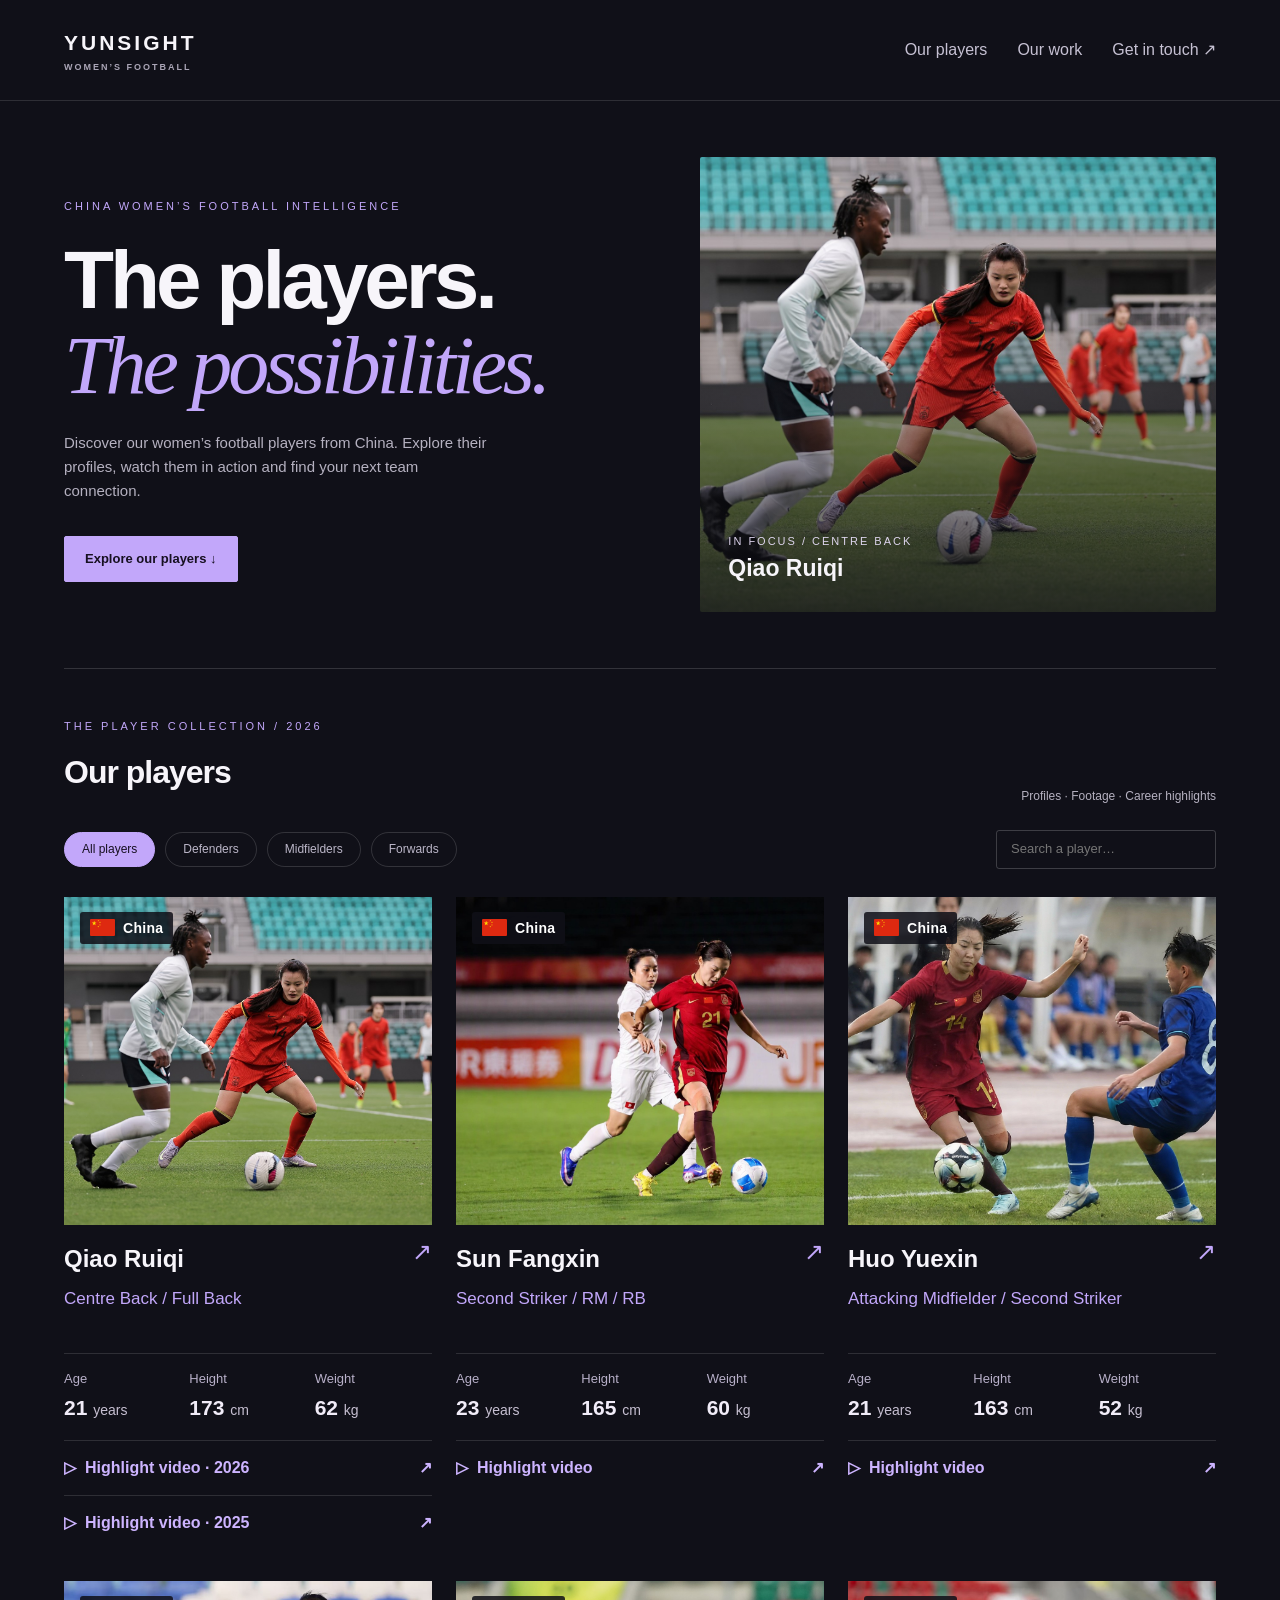
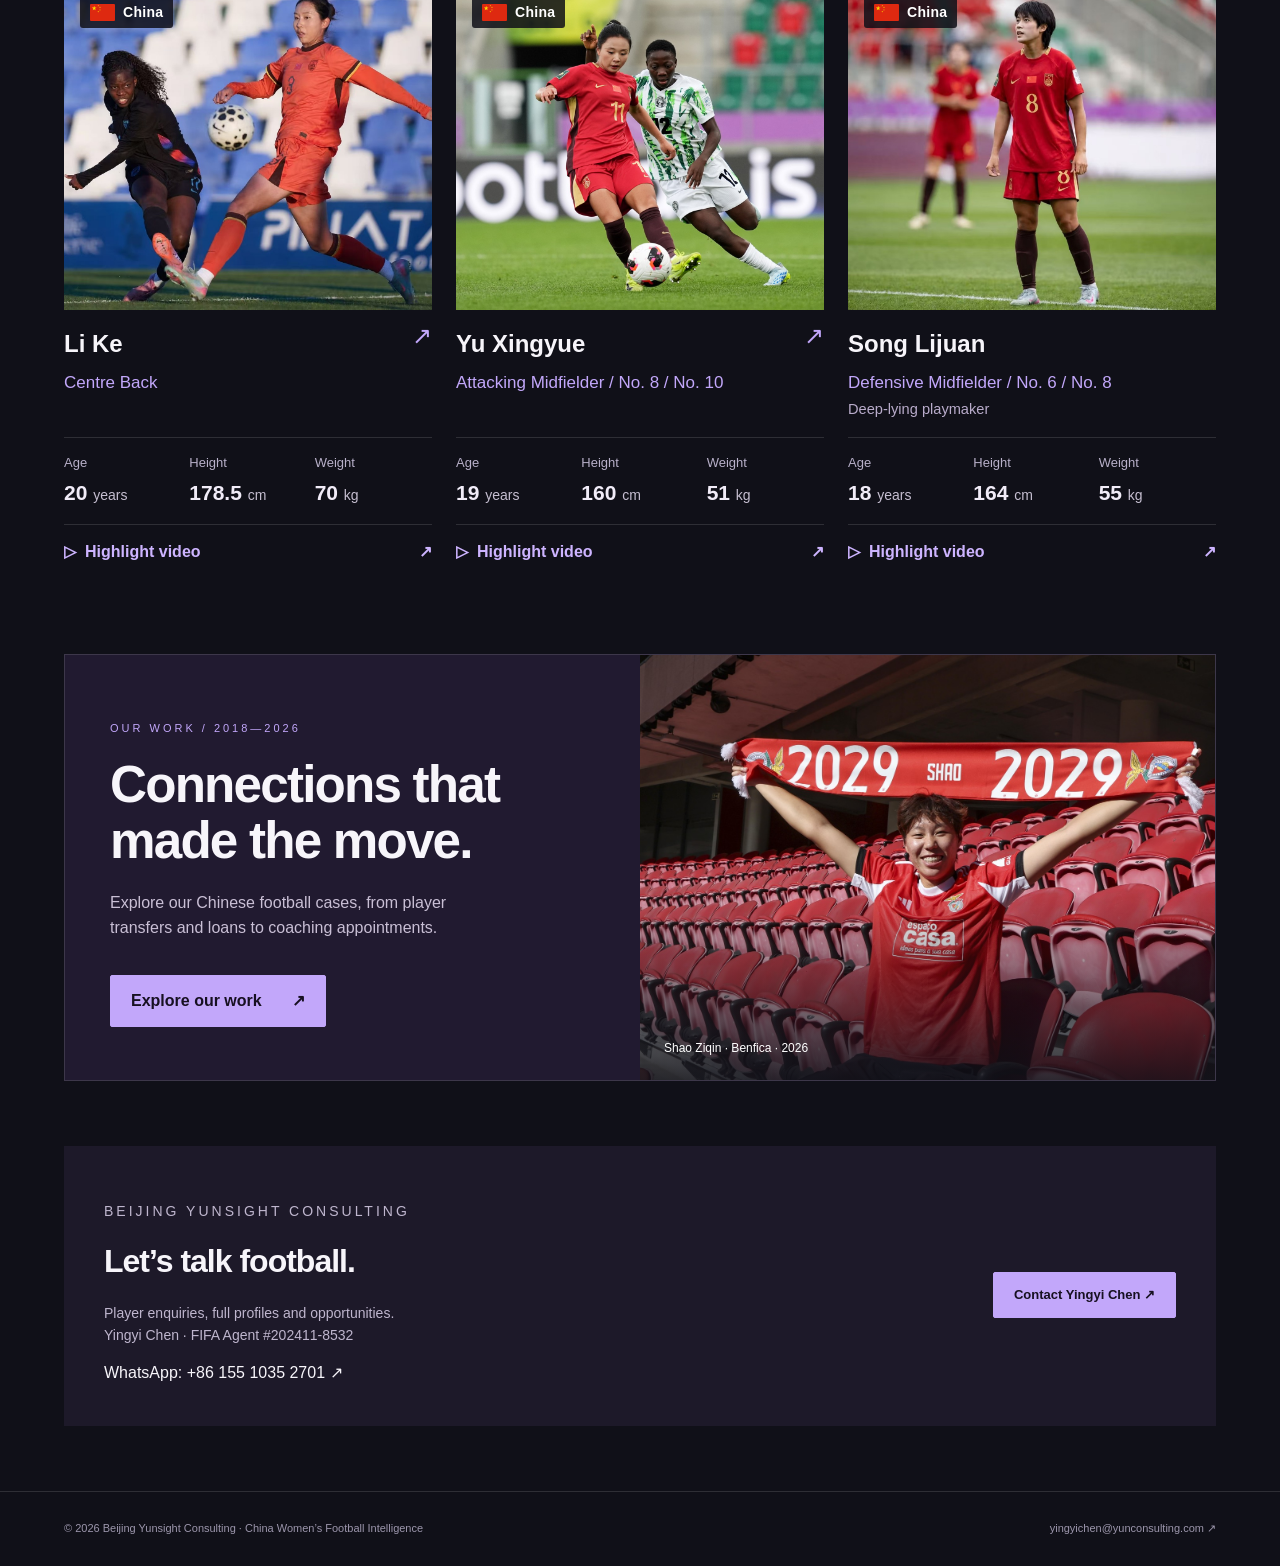
==== commit d82641be: "Add files via upload" ====
--- a/index.html
+++ b/index.html
@@ -1 +1 @@
-<!doctype html><html lang="en"><head><meta charset="utf-8"><meta name="viewport" content="width=device-width, initial-scale=1"><title>Our Players | Yunsight Football</title><meta name="description" content="Explore Chinese women's football player profiles, career highlights, match footage and CVs. Beijing Yunsight Consulting."><link rel="stylesheet" href="style.css"></head><body><header><a class="brand" href="index.html">YUNSIGHT<small>WOMEN’S FOOTBALL</small></a><nav><a href="index.html#players">Our players</a><a href="cases.html">Our work</a><a href="mailto:yingyichen@yunconsulting.com">Get in touch ↗</a></nav></header><main><section class="hero"><div><p class="eyebrow">CHINA WOMEN’S FOOTBALL INTELLIGENCE</p><h1>The players.<br><em>The possibilities.</em></h1><p class="intro">Discover our women’s football players from China. Explore their profiles, watch them in action and find your next team connection.</p><a class="button" href="#players">Explore our players ↓</a></div><div class="hero-photo"><img src="assets/qiao-ruiqi-photo.jpg" alt="Qiao Ruiqi playing football"><div class="photo-caption"><small>IN FOCUS / CENTRE BACK</small><strong>Qiao Ruiqi</strong></div></div></section><section id="players"><div class="section-head"><div><p class="eyebrow">THE PLAYER COLLECTION / 2026</p><h2>Our players</h2></div><span class="muted" style="font-size:12px">Profiles · Footage · Career highlights</span></div><div class="tools" aria-label="Player filters"><button class="filter active" aria-pressed="true" data-filter="All">All players</button><button class="filter" aria-pressed="false" data-filter="Defenders">Defenders</button><button class="filter" aria-pressed="false" data-filter="Midfielders">Midfielders</button><button class="filter" aria-pressed="false" data-filter="Forwards">Forwards</button><input id="search" aria-label="Search players" placeholder="Search a player…" type="search"></div><div class="grid"><article class="card" data-group="Defenders" data-name="qiao ruiqi"><a class="profile-link" href="qiao-ruiqi.html" aria-label="View Qiao Ruiqi profile"><div class="card-visual"><img src="assets/qiao-ruiqi-photo.jpg" alt="Qiao Ruiqi in action" loading="lazy"><span class="country"><img class="flag" src="assets/china.svg" alt="">China</span></div><div class="card-line"><h3>Qiao Ruiqi</h3><span class="arrow" aria-hidden="true">↗</span></div><p class="role">Centre Back / Full Back</p><div class="meta"><div><span class="meta-label">Age</span><strong><span data-dob="2005-04-17"></span> <small>years</small></strong></div><div><span class="meta-label">Height</span><strong>173 <small>cm</small></strong></div><div><span class="meta-label">Weight</span><strong>62 <small>kg</small></strong></div></div></a><a class="highlight-link" href="https://youtu.be/6GD0Dc7Aew0" target="_blank" rel="noopener" aria-label="Watch Qiao Ruiqi highlight video"><span aria-hidden="true">▷</span> Highlight video <span aria-hidden="true">↗</span></a></article><article class="card" data-group="Forwards" data-name="sun fangxin"><a class="profile-link" href="sun-fangxin.html" aria-label="View Sun Fangxin profile"><div class="card-visual"><img src="assets/sun-fangxin-photo.jpg" alt="Sun Fangxin in action" loading="lazy"><span class="country"><img class="flag" src="assets/china.svg" alt="">China</span></div><div class="card-line"><h3>Sun Fangxin</h3><span class="arrow" aria-hidden="true">↗</span></div><p class="role">Second Striker / RM / RB</p><div class="meta"><div><span class="meta-label">Age</span><strong><span data-dob="2003-07-06"></span> <small>years</small></strong></div><div><span class="meta-label">Height</span><strong>165 <small>cm</small></strong></div><div><span class="meta-label">Weight</span><strong>60 <small>kg</small></strong></div></div></a><a class="highlight-link" href="https://youtu.be/K3XrqObaXCU" target="_blank" rel="noopener" aria-label="Watch Sun Fangxin highlight video"><span aria-hidden="true">▷</span> Highlight video <span aria-hidden="true">↗</span></a></article><article class="card" data-group="Midfielders" data-name="huo yuexin"><a class="profile-link" href="huo-yuexin.html" aria-label="View Huo Yuexin profile"><div class="card-visual"><img src="assets/huo-yuexin-photo.jpg" alt="Huo Yuexin in action" loading="lazy"><span class="country"><img class="flag" src="assets/china.svg" alt="">China</span></div><div class="card-line"><h3>Huo Yuexin</h3><span class="arrow" aria-hidden="true">↗</span></div><p class="role">Attacking Midfielder / Second Striker</p><div class="meta"><div><span class="meta-label">Age</span><strong><span data-dob="2005-03-08"></span> <small>years</small></strong></div><div><span class="meta-label">Height</span><strong>163 <small>cm</small></strong></div><div><span class="meta-label">Weight</span><strong>52 <small>kg</small></strong></div></div></a><a class="highlight-link" href="https://youtu.be/B2Y1tWEJdcE" target="_blank" rel="noopener" aria-label="Watch Huo Yuexin highlight video"><span aria-hidden="true">▷</span> Highlight video <span aria-hidden="true">↗</span></a></article><article class="card" data-group="Defenders" data-name="li ke"><a class="profile-link" href="li-ke.html" aria-label="View Li Ke profile"><div class="card-visual"><img src="assets/li-ke-photo.jpg" alt="Li Ke in action" loading="lazy"><span class="country"><img class="flag" src="assets/china.svg" alt="">China</span></div><div class="card-line"><h3>Li Ke</h3><span class="arrow" aria-hidden="true">↗</span></div><p class="role">Centre Back</p><div class="meta"><div><span class="meta-label">Age</span><strong><span data-dob="2006-08-27"></span> <small>years</small></strong></div><div><span class="meta-label">Height</span><strong>178.5 <small>cm</small></strong></div><div><span class="meta-label">Weight</span><strong>70 <small>kg</small></strong></div></div></a><a class="highlight-link" href="https://youtu.be/cwKVPUPpAxU" target="_blank" rel="noopener" aria-label="Watch Li Ke highlight video"><span aria-hidden="true">▷</span> Highlight video <span aria-hidden="true">↗</span></a></article><article class="card" data-group="Midfielders" data-name="yu xingyue"><a class="profile-link" href="yu-xingyue.html" aria-label="View Yu Xingyue profile"><div class="card-visual"><img src="assets/yu-xingyue-photo.jpg" alt="Yu Xingyue in action" loading="lazy"><span class="country"><img class="flag" src="assets/china.svg" alt="">China</span></div><div class="card-line"><h3>Yu Xingyue</h3><span class="arrow" aria-hidden="true">↗</span></div><p class="role">Attacking Midfielder / No. 8 / No. 10</p><div class="meta"><div><span class="meta-label">Age</span><strong><span data-dob="2006-12-24"></span> <small>years</small></strong></div><div><span class="meta-label">Height</span><strong>160 <small>cm</small></strong></div><div><span class="meta-label">Weight</span><strong>51 <small>kg</small></strong></div></div></a><a class="highlight-link" href="https://v.youku.com/v_show/id_XNjU3ODcwOTgwNA" target="_blank" rel="noopener" aria-label="Watch Yu Xingyue highlight video"><span aria-hidden="true">▷</span> Highlight video <span aria-hidden="true">↗</span></a></article><article class="card" data-group="Midfielders" data-name="song lijuan"><div class="profile-link"><div class="card-visual"><img src="assets/song-lijuan-photo.jpg" alt="Song Lijuan in action" loading="lazy"><span class="country"><img class="flag" src="assets/china.svg" alt="">China</span></div><div class="card-line"><h3>Song Lijuan</h3></div><p class="role">Defensive Midfielder / No. 6 / No. 8<br><span class="song-role-detail">Deep-lying playmaker</span></p><div class="meta"><div><span class="meta-label">Age</span><strong>18 <small>years</small></strong></div><div><span class="meta-label">Height</span><strong>164 <small>cm</small></strong></div><div><span class="meta-label">Weight</span><strong>55 <small>kg</small></strong></div></div></div><a class="highlight-link" href="https://v.youku.com/v_show/id_XNjU4MDAzMzU1Mg==.html?spm=a2hkn.playlist.myhome.d_1&amp;playMode=pugv" target="_blank" rel="noopener" aria-label="Watch Song Lijuan highlight video"><span aria-hidden="true">▷</span> Highlight video <span aria-hidden="true">↗</span></a></article></div><p id="empty" hidden role="status">No players match. Try another name or position.</p></section><section class="work-banner" id="our-work"><div class="work-banner-copy"><p class="eyebrow">OUR WORK / 2018—2026</p><h2>Connections that<br>made the move.</h2><p>Explore our Chinese football cases, from player transfers and loans to coaching appointments.</p><a class="button" href="cases.html">Explore our work <span aria-hidden="true">↗</span></a></div><a class="work-banner-image" href="cases.html" aria-label="Explore our Chinese football cases"><img src="assets/cases/shao-ziqin-benfica.jpg" alt="Shao Ziqin at Benfica" loading="lazy"><span>Shao Ziqin · Benfica · 2026</span></a></section><section id="contact" class="contact"><div><p class="eyebrow">BEIJING YUNSIGHT CONSULTING</p><h2>Let’s talk football.</h2><p>Player enquiries, full profiles and opportunities.<br>Yingyi Chen · FIFA Agent #202411-8532</p><a href="https://wa.me/8615510352701">WhatsApp: +86 155 1035 2701 ↗</a></div><a class="button" href="mailto:yingyichen@yunconsulting.com">Contact Yingyi Chen ↗</a></section></main><script src="app.js"></script><footer><span>© 2026 Beijing Yunsight Consulting · China Women’s Football Intelligence</span><a href="mailto:yingyichen@yunconsulting.com">yingyichen@yunconsulting.com ↗</a></footer></body></html>+<!doctype html><html lang="en"><head><meta charset="utf-8"><meta name="viewport" content="width=device-width, initial-scale=1"><title>Our Players | Yunsight Football</title><meta name="description" content="Explore Chinese women's football player profiles, career highlights, match footage and CVs. Beijing Yunsight Consulting."><link rel="stylesheet" href="style.css"></head><body><header><a class="brand" href="index.html">YUNSIGHT<small>WOMEN’S FOOTBALL</small></a><nav><a href="index.html#players">Our players</a><a href="cases.html">Our work</a><a href="mailto:yingyichen@yunconsulting.com">Get in touch ↗</a></nav></header><main><section class="hero"><div><p class="eyebrow">CHINA WOMEN’S FOOTBALL INTELLIGENCE</p><h1>The players.<br><em>The possibilities.</em></h1><p class="intro">Discover our women’s football players from China. Explore their profiles, watch them in action and find your next team connection.</p><a class="button" href="#players">Explore our players ↓</a></div><div class="hero-photo"><img src="assets/qiao-ruiqi-photo.jpg" alt="Qiao Ruiqi playing football"><div class="photo-caption"><small>IN FOCUS / CENTRE BACK</small><strong>Qiao Ruiqi</strong></div></div></section><section id="players"><div class="section-head"><div><p class="eyebrow">THE PLAYER COLLECTION / 2026</p><h2>Our players</h2></div><span class="muted" style="font-size:12px">Profiles · Footage · Career highlights</span></div><div class="tools" aria-label="Player filters"><button class="filter active" aria-pressed="true" data-filter="All">All players</button><button class="filter" aria-pressed="false" data-filter="Defenders">Defenders</button><button class="filter" aria-pressed="false" data-filter="Midfielders">Midfielders</button><button class="filter" aria-pressed="false" data-filter="Forwards">Forwards</button><input id="search" aria-label="Search players" placeholder="Search a player…" type="search"></div><div class="grid"><article class="card" data-group="Defenders" data-name="qiao ruiqi"><a class="profile-link" href="qiao-ruiqi.html" aria-label="View Qiao Ruiqi profile"><div class="card-visual"><img src="assets/qiao-ruiqi-photo.jpg" alt="Qiao Ruiqi in action" loading="lazy"><span class="country"><img class="flag" src="assets/china.svg" alt="">China</span></div><div class="card-line"><h3>Qiao Ruiqi</h3><span class="arrow" aria-hidden="true">↗</span></div><p class="role">Centre Back / Full Back</p><div class="meta"><div><span class="meta-label">Age</span><strong><span data-dob="2005-04-17"></span> <small>years</small></strong></div><div><span class="meta-label">Height</span><strong>173 <small>cm</small></strong></div><div><span class="meta-label">Weight</span><strong>62 <small>kg</small></strong></div></div></a><a class="highlight-link" href="https://youtu.be/P5bkpO0x-3s" target="_blank" rel="noopener" aria-label="Watch Qiao Ruiqi 2026 highlight video"><span aria-hidden="true">▷</span> Highlight video · 2026 <span aria-hidden="true">↗</span></a><a class="highlight-link" href="https://youtu.be/6GD0Dc7Aew0" target="_blank" rel="noopener" aria-label="Watch Qiao Ruiqi 2025 highlight video"><span aria-hidden="true">▷</span> Highlight video · 2025 <span aria-hidden="true">↗</span></a></article><article class="card" data-group="Forwards" data-name="sun fangxin"><a class="profile-link" href="sun-fangxin.html" aria-label="View Sun Fangxin profile"><div class="card-visual"><img src="assets/sun-fangxin-photo.jpg" alt="Sun Fangxin in action" loading="lazy"><span class="country"><img class="flag" src="assets/china.svg" alt="">China</span></div><div class="card-line"><h3>Sun Fangxin</h3><span class="arrow" aria-hidden="true">↗</span></div><p class="role">Second Striker / RM / RB</p><div class="meta"><div><span class="meta-label">Age</span><strong><span data-dob="2003-07-06"></span> <small>years</small></strong></div><div><span class="meta-label">Height</span><strong>165 <small>cm</small></strong></div><div><span class="meta-label">Weight</span><strong>60 <small>kg</small></strong></div></div></a><a class="highlight-link" href="https://youtu.be/43Rpf-Iski8" target="_blank" rel="noopener" aria-label="Watch Sun Fangxin highlight video"><span aria-hidden="true">▷</span> Highlight video <span aria-hidden="true">↗</span></a></article><article class="card" data-group="Midfielders" data-name="huo yuexin"><a class="profile-link" href="huo-yuexin.html" aria-label="View Huo Yuexin profile"><div class="card-visual"><img src="assets/huo-yuexin-photo.jpg" alt="Huo Yuexin in action" loading="lazy"><span class="country"><img class="flag" src="assets/china.svg" alt="">China</span></div><div class="card-line"><h3>Huo Yuexin</h3><span class="arrow" aria-hidden="true">↗</span></div><p class="role">Attacking Midfielder / Second Striker</p><div class="meta"><div><span class="meta-label">Age</span><strong><span data-dob="2005-03-08"></span> <small>years</small></strong></div><div><span class="meta-label">Height</span><strong>163 <small>cm</small></strong></div><div><span class="meta-label">Weight</span><strong>52 <small>kg</small></strong></div></div></a><a class="highlight-link" href="https://youtu.be/B2Y1tWEJdcE" target="_blank" rel="noopener" aria-label="Watch Huo Yuexin highlight video"><span aria-hidden="true">▷</span> Highlight video <span aria-hidden="true">↗</span></a></article><article class="card" data-group="Defenders" data-name="li ke"><a class="profile-link" href="li-ke.html" aria-label="View Li Ke profile"><div class="card-visual"><img src="assets/li-ke-photo.jpg" alt="Li Ke in action" loading="lazy"><span class="country"><img class="flag" src="assets/china.svg" alt="">China</span></div><div class="card-line"><h3>Li Ke</h3><span class="arrow" aria-hidden="true">↗</span></div><p class="role">Centre Back</p><div class="meta"><div><span class="meta-label">Age</span><strong><span data-dob="2006-08-27"></span> <small>years</small></strong></div><div><span class="meta-label">Height</span><strong>178.5 <small>cm</small></strong></div><div><span class="meta-label">Weight</span><strong>70 <small>kg</small></strong></div></div></a><a class="highlight-link" href="https://youtu.be/cwKVPUPpAxU" target="_blank" rel="noopener" aria-label="Watch Li Ke highlight video"><span aria-hidden="true">▷</span> Highlight video <span aria-hidden="true">↗</span></a></article><article class="card" data-group="Midfielders" data-name="yu xingyue"><a class="profile-link" href="yu-xingyue.html" aria-label="View Yu Xingyue profile"><div class="card-visual"><img src="assets/yu-xingyue-photo.jpg" alt="Yu Xingyue in action" loading="lazy"><span class="country"><img class="flag" src="assets/china.svg" alt="">China</span></div><div class="card-line"><h3>Yu Xingyue</h3><span class="arrow" aria-hidden="true">↗</span></div><p class="role">Attacking Midfielder / No. 8 / No. 10</p><div class="meta"><div><span class="meta-label">Age</span><strong><span data-dob="2006-12-24"></span> <small>years</small></strong></div><div><span class="meta-label">Height</span><strong>160 <small>cm</small></strong></div><div><span class="meta-label">Weight</span><strong>51 <small>kg</small></strong></div></div></a><a class="highlight-link" href="https://v.youku.com/v_show/id_XNjU3ODcwOTgwNA" target="_blank" rel="noopener" aria-label="Watch Yu Xingyue highlight video"><span aria-hidden="true">▷</span> Highlight video <span aria-hidden="true">↗</span></a></article><article class="card" data-group="Midfielders" data-name="song lijuan"><div class="profile-link"><div class="card-visual"><img src="assets/song-lijuan-photo.jpg" alt="Song Lijuan in action" loading="lazy"><span class="country"><img class="flag" src="assets/china.svg" alt="">China</span></div><div class="card-line"><h3>Song Lijuan</h3></div><p class="role">Defensive Midfielder / No. 6 / No. 8<br><span class="song-role-detail">Deep-lying playmaker</span></p><div class="meta"><div><span class="meta-label">Age</span><strong>18 <small>years</small></strong></div><div><span class="meta-label">Height</span><strong>164 <small>cm</small></strong></div><div><span class="meta-label">Weight</span><strong>55 <small>kg</small></strong></div></div></div><a class="highlight-link" href="https://v.youku.com/v_show/id_XNjU4MDAzMzU1Mg==.html?spm=a2hkn.playlist.myhome.d_1&amp;playMode=pugv" target="_blank" rel="noopener" aria-label="Watch Song Lijuan highlight video"><span aria-hidden="true">▷</span> Highlight video <span aria-hidden="true">↗</span></a></article></div><p id="empty" hidden role="status">No players match. Try another name or position.</p></section><section class="work-banner" id="our-work"><div class="work-banner-copy"><p class="eyebrow">OUR WORK / 2018—2026</p><h2>Connections that<br>made the move.</h2><p>Explore our Chinese football cases, from player transfers and loans to coaching appointments.</p><a class="button" href="cases.html">Explore our work <span aria-hidden="true">↗</span></a></div><a class="work-banner-image" href="cases.html" aria-label="Explore our Chinese football cases"><img src="assets/cases/shao-ziqin-benfica.jpg" alt="Shao Ziqin at Benfica" loading="lazy"><span>Shao Ziqin · Benfica · 2026</span></a></section><section id="contact" class="contact"><div><p class="eyebrow">BEIJING YUNSIGHT CONSULTING</p><h2>Let’s talk football.</h2><p>Player enquiries, full profiles and opportunities.<br>Yingyi Chen · FIFA Agent #202411-8532</p><a href="https://wa.me/8615510352701">WhatsApp: +86 155 1035 2701 ↗</a></div><a class="button" href="mailto:yingyichen@yunconsulting.com">Contact Yingyi Chen ↗</a></section></main><script src="app.js"></script><footer><span>© 2026 Beijing Yunsight Consulting · China Women’s Football Intelligence</span><a href="mailto:yingyichen@yunconsulting.com">yingyichen@yunconsulting.com ↗</a></footer></body></html>
